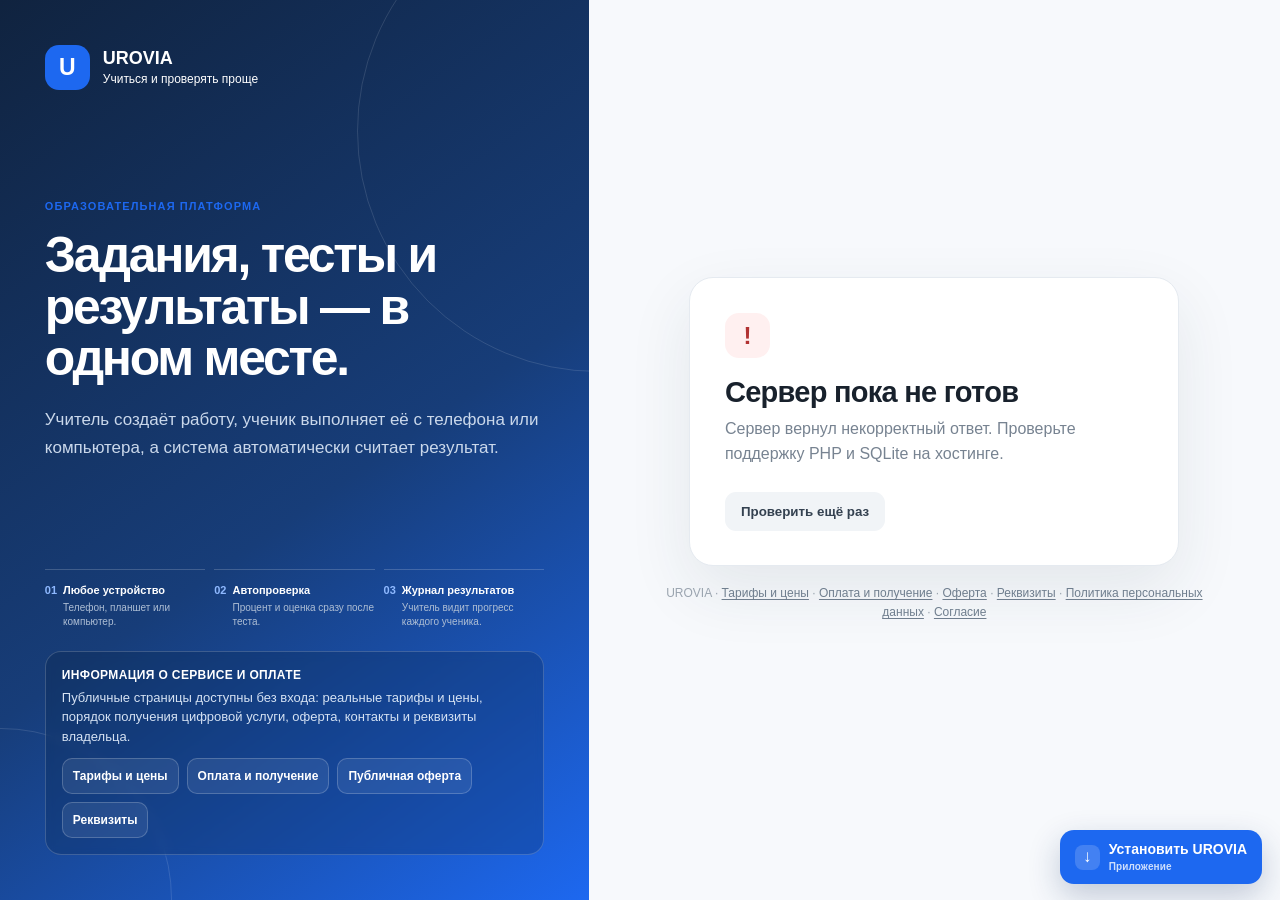
==== login.html @ ae67e91e "Show update action for every UROVIA release" ====
<!doctype html>
<html lang="ru">
<head>
  <meta charset="utf-8">
  <meta name="viewport" content="width=device-width, initial-scale=1, viewport-fit=cover">
  <meta name="theme-color" id="themeColorMeta" content="#1d68f0">
  <meta name="urovia-release" content="dev">
  <title>UROVIA - Обучение проще</title>
  <link rel="icon" id="siteFavicon" type="image/png" sizes="128x128" href="favicon.png?v=3">
  <link rel="manifest" href="manifest.webmanifest?v=47">
  <link rel="apple-touch-icon" sizes="180x180" href="icons/icon-180.png">
  <meta name="apple-mobile-web-app-capable" content="yes">
  <meta name="mobile-web-app-capable" content="yes">
  <meta name="apple-mobile-web-app-status-bar-style" content="default">
  <meta name="apple-mobile-web-app-title" content="UROVIA">
  <link rel="stylesheet" href="login.css?v=48">
  <link rel="stylesheet" href="pwa.css?v=50">
</head>
<body>
  <main class="auth-shell">
    <section class="auth-info">
      <div class="brand">
        <div class="brand-mark">U</div>
        <div>
          <strong>UROVIA</strong>
          <span>Учиться и проверять проще</span>
        </div>
      </div>

      <div class="info-copy">
        <span class="eyebrow">Образовательная платформа</span>
        <h1>Задания, тесты и результаты — в одном месте.</h1>
        <p>Учитель создаёт работу, ученик выполняет её с телефона или компьютера, а система автоматически считает результат.</p>
      </div>

      <div class="info-points">
        <div><span>01</span><p><b>Любое устройство</b><small>Телефон, планшет или компьютер.</small></p></div>
        <div><span>02</span><p><b>Автопроверка</b><small>Процент и оценка сразу после теста.</small></p></div>
        <div><span>03</span><p><b>Журнал результатов</b><small>Учитель видит прогресс каждого ученика.</small></p></div>
      </div>

      <div class="public-commerce">
        <span>Информация о сервисе и оплате</span>
        <p>Публичные страницы доступны без входа: реальные тарифы и цены, порядок получения цифровой услуги, оферта, контакты и реквизиты владельца.</p>
        <div class="public-commerce-links">
          <a href="pricing.php">Тарифы и цены</a>
          <a href="payment-info.php">Оплата и получение</a>
          <a href="offer.php">Публичная оферта</a>
          <a href="requisites.php">Реквизиты</a>
        </div>
      </div>
    </section>

    <section class="auth-panel">
      <div class="auth-card">
        <div id="loadingState" class="state-block">
          <div class="spinner"></div>
          <h2>Проверяем систему</h2>
          <p>Подготавливаем UROVIA к работе.</p>
        </div>

        <div id="loginState" class="state-block hidden">
          <span class="eyebrow">С возвращением</span>
          <h2>Вход в UROVIA</h2>
          <p class="subtitle">Введите данные своей учётной записи.</p>
          <div class="login-mode">
            <button type="button" class="mode-btn active" id="staffModeBtn">Учитель / Админ</button>
            <button type="button" class="mode-btn" id="studentModeBtn">Ученик</button>
          </div>
          <form id="loginForm">
            <label>Email или логин<input name="identity" type="text" autocomplete="username" placeholder="teacher@example.ru или uv..." required></label>
            <label>Пароль
              <div class="password-field">
                <input name="password" id="loginPassword" type="password" autocomplete="current-password" required>
                <button type="button" class="show-password" data-password-target="loginPassword">Показать</button>
              </div>
            </label>
            <div class="form-error hidden" id="loginError"></div>
            <button class="primary-btn" type="submit">Войти</button>
            <button class="auth-text-btn" id="forgotPasswordBtn" type="button">Забыли пароль?</button>
            <div class="legal-note">Продолжая вход, вы подтверждаете, что ознакомились с <a href="privacy-policy.html" target="_blank" rel="noopener">Политикой обработки персональных данных</a>.</div>
          </form>
        </div>

        <div id="forgotPasswordState" class="state-block hidden">
          <span class="eyebrow">Восстановление доступа</span>
          <h2>Забыли пароль?</h2>
          <p class="subtitle">Введите email или логин сотрудника. Если учётная запись найдена, мы отправим ссылку для создания нового пароля.</p>
          <form id="forgotPasswordForm">
            <label>Email или логин
              <input name="identity" id="recoveryIdentity" type="text" autocomplete="username" placeholder="teacher@example.ru или uv..." required>
            </label>
            <div class="form-error hidden" id="forgotPasswordError"></div>
            <div class="auth-success hidden" id="forgotPasswordResult"></div>
            <button class="primary-btn" type="submit">Отправить ссылку</button>
            <div class="legal-note">Указанный идентификатор используется только для восстановления доступа в соответствии с <a href="privacy-policy.html" target="_blank" rel="noopener">Политикой</a>.</div>
            <button class="secondary-btn" id="backToLoginFromRecovery" type="button">← Вернуться ко входу</button>
          </form>
        </div>

        <div id="resetPasswordState" class="state-block hidden">
          <span class="eyebrow">Новый пароль</span>
          <h2>Восстановление доступа</h2>
          <p class="subtitle">Придумайте новый пароль. Ссылка действует 30 минут и используется только один раз.</p>
          <form id="resetPasswordForm">
            <label>Новый пароль
              <div class="password-field">
                <input name="new_password" id="recoveryNewPassword" type="password" autocomplete="new-password" minlength="8" required>
                <button type="button" class="show-password" data-password-target="recoveryNewPassword">Показать</button>
              </div>
              <small>Минимум 8 символов.</small>
            </label>
            <label>Повторите пароль
              <div class="password-field">
                <input name="confirm_password" id="recoveryConfirmPassword" type="password" autocomplete="new-password" minlength="8" required>
                <button type="button" class="show-password" data-password-target="recoveryConfirmPassword">Показать</button>
              </div>
            </label>
            <div class="form-error hidden" id="resetPasswordError"></div>
            <div class="auth-success hidden" id="resetPasswordResult"></div>
            <button class="primary-btn" type="submit">Сохранить новый пароль</button>
            <button class="secondary-btn" id="backToLoginFromReset" type="button">← Вернуться ко входу</button>
          </form>
        </div>

        <div id="studentCodeState" class="state-block hidden">
          <span class="eyebrow">Вход ученика</span>
          <h2>Введите код класса</h2>
          <p class="subtitle">Код один для всего класса. Его сообщает учитель.</p>
          <form id="studentCodeForm">
            <label>Код класса
              <input name="code" id="studentClassCode" inputmode="text" autocomplete="off" maxlength="8" placeholder="Например: 7A4821" required>
            </label>
            <div class="form-error hidden" id="studentCodeError"></div>
            <button class="primary-btn" type="submit">Продолжить</button>
            <div class="legal-note">Данные учащегося обрабатываются для работы учебной платформы. Подробнее — в <a href="privacy-policy.html" target="_blank" rel="noopener">Политике</a>.</div>
            <button class="secondary-btn" type="button" id="backToStaffLogin">Вход учителя / администратора</button>
          </form>
        </div>

        <div id="studentSelectState" class="state-block hidden">
          <span class="eyebrow">Вход ученика</span>
          <h2 id="studentClassTitle">Выберите себя</h2>
          <p class="subtitle">Найдите своё имя в списке класса.</p>
          <input id="studentNameSearch" class="student-search" type="search" placeholder="Начните вводить фамилию">
          <div id="studentList" class="student-picker"></div>
          <div class="form-error hidden" id="studentSelectError"></div>
          <button class="secondary-btn full-width" type="button" id="backToCode">← Другой код класса</button>
        </div>

        <div id="studentPinState" class="state-block hidden">
          <span class="eyebrow">Вход ученика</span>
          <h2 id="selectedStudentName">Ученик</h2>
          <p class="subtitle" id="studentPinHint">Введите свой PIN.</p>
          <form id="studentPinForm">
            <label>PIN
              <input name="pin" id="studentPin" type="password" inputmode="numeric" pattern="[0-9]{4,6}" minlength="4" maxlength="6" autocomplete="off" placeholder="4–6 цифр" required>
            </label>
            <div class="form-error hidden" id="studentPinError"></div>
            <div class="student-recovery-note hidden" id="studentRecoveryNote">Если PIN забыт, попросите учителя или администратора школы сбросить его. После сброса при следующем входе вы создадите новый PIN.</div>
            <button class="primary-btn" type="submit">Войти</button>
            <button class="auth-text-btn" type="button" id="forgotStudentPinBtn">Забыли PIN?</button>
            <button class="secondary-btn" type="button" id="backToStudentList">← Выбрать другого ученика</button>
          </form>
        </div>

        <div id="setupState" class="state-block hidden">
          <span class="eyebrow">Первый запуск</span>
          <h2>Создание администратора</h2>
          <p class="subtitle">Это первый аккаунт платформы. Через него позже будем добавлять учителей, учеников и классы.</p>
          <form id="setupForm">
            <div class="form-row">
              <label>Имя<input name="first_name" autocomplete="given-name" required></label>
              <label>Фамилия<input name="last_name" autocomplete="family-name" required></label>
            </div>
            <label>Email<input name="email" type="email" autocomplete="username" required></label>
            <label>Пароль
              <div class="password-field">
                <input name="password" id="setupPassword" type="password" autocomplete="new-password" minlength="8" required>
                <button type="button" class="show-password" data-password-target="setupPassword">Показать</button>
              </div>
              <small>Минимум 8 символов.</small>
            </label>
            <label class="privacy-checkbox">
              <input type="checkbox" name="privacy_consent" value="1" required>
              <span>Я даю отдельное <a href="personal-data-consent.html" target="_blank" rel="noopener">согласие на обработку персональных данных</a> и ознакомлен(а) с <a href="privacy-policy.html" target="_blank" rel="noopener">Политикой</a>.</span>
            </label>
            <div class="form-error hidden" id="setupError"></div>
            <button class="primary-btn" type="submit">Создать администратора</button>
          </form>
        </div>

        <div id="serverErrorState" class="state-block hidden">
          <div class="error-icon">!</div>
          <h2>Сервер пока не готов</h2>
          <p class="subtitle" id="serverErrorText"></p>
          <button class="secondary-btn" id="retryBtn">Проверить ещё раз</button>
        </div>
      </div>
      <footer>UROVIA · <a href="pricing.php">Тарифы и цены</a> · <a href="payment-info.php">Оплата и получение</a> · <a href="offer.php">Оферта</a> · <a href="requisites.php">Реквизиты</a> · <a href="privacy-policy.html">Политика персональных данных</a> · <a href="personal-data-consent.html">Согласие</a></footer>
    </section>
  </main>
  <script src="login.js?v=55"></script>
  <script src="pwa.js?v=53"></script>
</body>
</html>
---- login.css ----
*{box-sizing:border-box}html{font-family:Inter,ui-sans-serif,-apple-system,BlinkMacSystemFont,"Segoe UI",sans-serif;color:#18212c;background:#f6f8fb}body{margin:0;min-height:100vh}.hidden{display:none!important}.auth-shell{min-height:100vh;display:grid;grid-template-columns:minmax(380px,.95fr) minmax(430px,1.05fr)}.auth-info{background:linear-gradient(145deg,#10233f 0%,#173d79 55%,#1d68f0 100%);color:#fff;padding:52px 7vw;display:flex;flex-direction:column;position:relative;overflow:hidden}.auth-info:before,.auth-info:after{content:"";position:absolute;border-radius:50%;border:1px solid rgba(255,255,255,.12)}.auth-info:before{width:480px;height:480px;right:-250px;top:-110px}.auth-info:after{width:340px;height:340px;left:-170px;bottom:-170px}.brand{display:flex;align-items:center;gap:13px;position:relative;z-index:1}.brand-mark{width:45px;height:45px;border-radius:14px;display:grid;place-items:center;background:#fff;color:#1d68f0;font-weight:900;font-size:23px}.brand strong,.brand span{display:block}.brand strong{font-size:18px}.brand span{font-size:12px;color:#b7c8e4;margin-top:3px}.info-copy{margin:auto 0;max-width:650px;position:relative;z-index:1}.eyebrow{text-transform:uppercase;letter-spacing:.1em;font-size:11px;font-weight:800;color:#7d8b9b}.auth-info .eyebrow{color:#a9c6f7}.info-copy h1{font-size:clamp(38px,4.4vw,65px);line-height:1.03;letter-spacing:-.045em;margin:16px 0 22px}.info-copy p{max-width:600px;font-size:17px;line-height:1.65;color:#cad8eb;margin:0}.info-points{display:grid;grid-template-columns:repeat(3,1fr);gap:12px;position:relative;z-index:1}.info-points>div{border-top:1px solid rgba(255,255,255,.18);padding-top:14px;display:flex;gap:11px}.info-points>div>span{font-size:11px;color:#8fb9ff;font-weight:800}.info-points p{margin:0}.info-points b,.info-points small{display:block}.info-points b{font-size:13px}.info-points small{margin-top:5px;color:#aebed4;line-height:1.4}.auth-panel{display:flex;flex-direction:column;justify-content:center;align-items:center;padding:40px;background:#f7f9fc}.auth-card{width:min(470px,100%);background:#fff;border:1px solid #e5eaf0;border-radius:24px;padding:38px;box-shadow:0 24px 65px rgba(34,51,72,.09)}.state-block h2{font-size:29px;letter-spacing:-.025em;margin:8px 0}.state-block>p{color:#778391;line-height:1.55}.subtitle{color:#778391;line-height:1.55;margin:0 0 25px}.state-block form{display:flex;flex-direction:column;gap:15px}.state-block label{font-size:13px;font-weight:700;color:#47525e;display:flex;flex-direction:column;gap:7px}.state-block input{width:100%;border:1px solid #dce3ea;background:#fff;border-radius:11px;padding:12px 13px;outline:none}.state-block input:focus{border-color:#7aa7f7;box-shadow:0 0 0 4px rgba(29,104,240,.09)}.state-block label small{font-weight:500;color:#8a96a2}.form-row{display:grid;grid-template-columns:1fr 1fr;gap:11px}.password-field{position:relative}.password-field input{padding-right:82px}.show-password{position:absolute;right:7px;top:50%;transform:translateY(-50%);border:0;background:#f2f5f8;border-radius:8px;padding:7px 9px;font-size:11px;color:#53606d;cursor:pointer}.primary-btn,.secondary-btn{border:0;border-radius:11px;padding:12px 16px;font-weight:800;cursor:pointer}.primary-btn{background:#1d68f0;color:#fff;box-shadow:0 8px 18px rgba(29,104,240,.2)}.secondary-btn{background:#f1f4f7;color:#344150}.primary-btn:disabled{opacity:.55;cursor:wait}.form-error{background:#fff0f0;border:1px solid #ffd6d6;color:#a33434;padding:11px 12px;border-radius:10px;font-size:13px;line-height:1.45}.spinner{width:42px;height:42px;border:4px solid #e7edf5;border-top-color:#1d68f0;border-radius:50%;animation:spin .8s linear infinite;margin-bottom:18px}.error-icon{width:45px;height:45px;border-radius:14px;background:#fff0f0;color:#b13232;display:grid;place-items:center;font-size:24px;font-weight:900;margin-bottom:18px}footer{color:#9aa4af;font-size:12px;margin-top:18px}@keyframes spin{to{transform:rotate(360deg)}}@media(max-width:900px){.auth-shell{grid-template-columns:1fr}.auth-info{min-height:300px;padding:30px 28px}.info-copy{margin:50px 0 35px}.info-copy h1{font-size:38px}.info-copy p{font-size:15px}.info-points{display:none}.auth-panel{padding:26px 18px 34px}.auth-card{padding:30px}}@media(max-width:500px){.auth-info{min-height:245px;padding:24px 20px}.info-copy{margin:36px 0 10px}.info-copy h1{font-size:31px}.info-copy p{font-size:14px}.auth-panel{justify-content:flex-start}.auth-card{border-radius:19px;padding:24px 18px}.state-block h2{font-size:25px}.form-row{grid-template-columns:1fr}}
.login-mode{display:grid;grid-template-columns:1fr 1fr;gap:8px;margin:18px 0 20px}
.mode-btn{border:1px solid #dfe5eb;background:#f7f9fb;color:#596675;border-radius:10px;padding:10px 12px;font-weight:800;cursor:pointer}
.mode-btn.active,.mode-btn:hover{background:#edf4ff;border-color:#b7cff8;color:#1d68f0}
.student-search{width:100%;margin:4px 0 12px}
.student-picker{display:flex;flex-direction:column;gap:8px;max-height:360px;overflow:auto;margin-bottom:14px}
.student-option{display:grid;grid-template-columns:auto 1fr auto;align-items:center;gap:11px;width:100%;border:1px solid #e1e7ed;background:#fff;border-radius:12px;padding:11px;text-align:left;cursor:pointer}
.student-option:hover{border-color:#9dbcf3;background:#f8fbff}
.student-option-avatar{width:38px;height:38px;border-radius:11px;background:#edf4ff;color:#1d68f0;display:grid;place-items:center;font-weight:900}
.student-option b,.student-option small{display:block}
.student-option b{font-size:13px;color:#33404c}
.student-option small{font-size:11px;color:#8b96a1;margin-top:3px}
.student-option-arrow{font-size:24px;color:#9aa5b0}
.empty-picker{padding:22px;border:1px dashed #d8e0e8;border-radius:12px;text-align:center;color:#87939f}
.full-width{width:100%}
@media(max-width:500px){
  .auth-panel{padding:18px 12px 26px}
  .auth-card{width:100%;padding:22px 16px}
  .primary-btn,.secondary-btn{min-height:48px;font-size:15px}
  .state-block input{min-height:48px;font-size:16px}
  .student-picker{max-height:45vh}
  .student-option{padding:13px 11px}
}


/* Per-school branding */
:root{--brand:#1d68f0;--brand-hover:#1559d5;--brand-soft:#edf4ff}
.primary-btn{background:var(--brand)!important}
.primary-btn:hover{background:var(--brand-hover)!important}
.brand-mark,.student-option-avatar{background:var(--brand)!important}
.eyebrow,.show-password{color:var(--brand)!important}
.mode-btn.active{color:var(--brand)!important;border-color:var(--brand)!important;background:var(--brand-soft)!important}
.student-option:hover{border-color:color-mix(in srgb,var(--brand) 45%,white)!important;background:color-mix(in srgb,var(--brand) 4%,white)!important}


/* Access recovery */
.auth-text-btn{
  border:0;
  background:transparent;
  color:var(--brand);
  padding:3px 4px;
  font-weight:800;
  font-size:13px;
  cursor:pointer;
  align-self:center;
}
.auth-text-btn:hover{text-decoration:underline}
.auth-success{
  background:#eefaf3;
  border:1px solid #ccebd8;
  color:#276749;
  padding:11px 12px;
  border-radius:10px;
  font-size:13px;
  line-height:1.5;
}
.student-recovery-note{
  background:#f5f8fc;
  border:1px solid #dce5ef;
  color:#5d6b79;
  padding:11px 12px;
  border-radius:10px;
  font-size:13px;
  line-height:1.5;
}


/* UROVIA responsive auth v39 */
@media(max-width:1100px) and (min-width:701px){
  .auth-shell{
    grid-template-columns:minmax(300px,.8fr) minmax(390px,1.2fr);
  }
  .auth-info{
    padding:38px 4vw;
  }
  .info-copy h1{
    font-size:clamp(34px,4vw,48px);
  }
  .info-copy p{
    font-size:15px;
  }
  .info-points{
    grid-template-columns:1fr;
    gap:8px;
  }
  .info-points>div{
    padding-top:9px;
  }
  .auth-panel{
    padding:28px 22px;
  }
  .auth-card{
    padding:30px;
  }
}
@media(max-width:900px){
  .auth-shell{
    display:block;
    min-height:100dvh;
  }
  .auth-info{
    min-height:auto;
    padding:24px 28px;
  }
  .info-copy{
    margin:28px 0 6px;
    max-width:720px;
  }
  .info-copy h1{
    max-width:650px;
    margin:10px 0 12px;
    font-size:32px;
  }
  .info-copy p{
    font-size:14px;
    line-height:1.5;
  }
  .info-points{
    display:none;
  }
  .auth-panel{
    min-height:auto;
    padding:24px 18px max(30px,env(safe-area-inset-bottom));
  }
  .auth-card{
    width:min(560px,100%);
  }
}
@media(max-width:600px){
  .auth-info{
    padding:18px 16px;
  }
  .auth-info .brand{
    gap:10px;
  }
  .auth-info .brand-mark{
    width:40px;
    height:40px;
    border-radius:12px;
    font-size:20px;
  }
  .info-copy{
    margin:20px 0 0;
  }
  .info-copy h1{
    font-size:26px;
    line-height:1.08;
  }
  .info-copy p{
    display:none;
  }
  .auth-panel{
    padding:14px 10px max(22px,env(safe-area-inset-bottom));
  }
  .auth-card{
    padding:20px 15px;
    border-radius:18px;
  }
  .state-block h2{
    font-size:23px;
  }
  .login-mode{
    grid-template-columns:1fr;
  }
  .mode-btn,
  .primary-btn,
  .secondary-btn,
  .auth-text-btn{
    min-height:46px;
  }
  .state-block input{
    min-height:48px;
    font-size:16px;
  }
  .password-field input{
    padding-right:90px;
  }
  .student-picker{
    max-height:48dvh;
  }
  .student-option{
    min-height:58px;
  }
}
@media(max-width:380px){
  .auth-info{
    padding:14px;
  }
  .info-copy{
    display:none;
  }
  .auth-panel{
    padding-top:10px;
  }
  .auth-card{
    padding:18px 13px;
  }
}


/* Login brand contrast v45 */
.auth-info .brand-mark{
  color:#fff!important;
}
.auth-info .brand strong,
.auth-info .brand span{
  color:#fff!important;
}


/* Tablet auth layout and touch ergonomics v46 */
html,body{width:100%;max-width:100%;min-height:100%;overflow-x:clip}
body{min-height:100vh;min-height:100dvh;-webkit-text-size-adjust:100%}
.auth-shell{width:100%;max-width:100%;min-height:100vh;min-height:100dvh}
.auth-info,.auth-panel{min-width:0}
.auth-info .brand,.auth-info .info-copy,.auth-info .info-points{isolation:isolate}
@media (min-width:901px) and (max-width:1280px){
  .auth-shell{
    display:grid;
    grid-template-columns:minmax(0,46fr) minmax(0,54fr);
    align-items:stretch;
  }
  .auth-info,.auth-panel{min-height:100vh;min-height:100dvh}
  .auth-info{padding:clamp(28px,3.5vw,48px)}
  .auth-panel{padding:28px clamp(18px,3vw,40px)}
  .auth-card{width:min(490px,100%);padding:clamp(24px,2.7vw,36px)}
  .info-copy{margin:auto 0;max-width:100%}
  .info-copy h1{font-size:clamp(33px,3.9vw,53px);overflow-wrap:normal}
  .info-copy p{font-size:clamp(14px,1.4vw,17px)}
  .info-points{grid-template-columns:repeat(3,minmax(0,1fr));gap:9px}
  .info-points>div{min-width:0;gap:6px}
  .info-points b{font-size:11px}
  .info-points small{font-size:10px}
}
@media (min-width:601px) and (max-width:900px){
  .auth-shell{display:flex;flex-direction:column;min-height:100dvh}
  .auth-info{width:100%;flex:0 0 auto;min-height:0;padding:clamp(24px,4vw,38px) clamp(22px,5vw,46px);border-radius:0}
  .info-copy{margin:24px 0 0;max-width:740px}
  .info-copy h1{font-size:clamp(30px,5.2vw,43px);line-height:1.08;margin:8px 0 12px}
  .info-copy p{display:block;font-size:14px;line-height:1.5}
  .info-points{display:none}
  .auth-panel{width:100%;flex:1 0 auto;min-height:0;padding:clamp(20px,4vw,36px) 18px max(30px,env(safe-area-inset-bottom));justify-content:flex-start}
  .auth-card{width:min(570px,100%);padding:clamp(22px,4vw,34px)}
}
@media (max-width:600px){
  .auth-shell{display:flex;flex-direction:column;min-height:100dvh}
  .auth-info,.auth-panel{width:100%;min-height:0}
  .auth-panel{flex:1 0 auto}
}
@media (max-height:720px) and (min-width:901px){
  .auth-info{padding-block:22px}
  .info-copy h1{font-size:clamp(30px,3.4vw,44px);margin:10px 0 12px}
  .auth-panel{padding-block:18px}
  .auth-card{padding:24px}
}
@media (pointer:coarse){
  .auth-shell button,.auth-shell input,.student-option{touch-action:manipulation;-webkit-tap-highlight-color:transparent}
  .auth-shell button:not(.hidden){min-height:44px}
  .mode-btn,.primary-btn,.secondary-btn{min-height:48px!important}
  .auth-text-btn{min-height:44px!important;padding:10px 12px}
  .show-password{min-width:76px;min-height:40px!important;display:grid;place-items:center;right:5px;padding:7px}
  .password-field input{padding-right:92px}
  .state-block input,.student-search{min-height:48px;font-size:16px}
  .student-option{min-height:58px}
}


/* Privacy notices v47 */
.legal-note{
  margin-top:10px;
  color:#7b8795;
  font-size:11px;
  line-height:1.45;
}
.legal-note a,
.privacy-checkbox a,
.auth-card footer a{
  color:#1d68f0;
  text-decoration:underline;
  text-underline-offset:2px;
}
.privacy-checkbox{
  display:grid!important;
  grid-template-columns:20px minmax(0,1fr)!important;
  align-items:start!important;
  gap:9px!important;
  margin:12px 0!important;
  padding:11px 12px!important;
  border:1px solid #dfe6ed!important;
  border-radius:11px!important;
  background:#f8fafc!important;
  color:#4c5d6e!important;
  font-size:11px!important;
  font-weight:600!important;
  line-height:1.45!important;
  cursor:pointer;
}
.privacy-checkbox input{
  width:18px!important;
  height:18px!important;
  min-height:18px!important;
  margin:1px 0 0!important;
  accent-color:#1d68f0;
}
.auth-panel>footer{
  line-height:1.6;
}
.auth-panel>footer a{
  color:inherit;
}


/* Public commercial information for YooKassa moderation */
.public-commerce{
  position:relative;
  z-index:1;
  margin-top:22px;
  padding:16px;
  border:1px solid rgba(255,255,255,.18);
  border-radius:16px;
  background:rgba(8,27,55,.22);
  backdrop-filter:blur(4px);
}
.public-commerce>span{
  display:block;
  margin-bottom:6px;
  color:#fff;
  font-size:12px;
  font-weight:850;
  letter-spacing:.03em;
  text-transform:uppercase;
}
.public-commerce p{
  margin:0 0 12px;
  color:#d5e2f3;
  font-size:13px;
  line-height:1.5;
}
.public-commerce-links{
  display:flex;
  flex-wrap:wrap;
  gap:8px;
}
.public-commerce-links a{
  display:inline-flex;
  align-items:center;
  min-height:36px;
  padding:8px 10px;
  border:1px solid rgba(255,255,255,.2);
  border-radius:10px;
  color:#fff;
  background:rgba(255,255,255,.08);
  text-decoration:none;
  font-size:12px;
  font-weight:800;
}
.public-commerce-links a:hover{
  background:rgba(255,255,255,.16);
}
.auth-panel footer{
  max-width:560px;
  line-height:1.6;
  text-align:center;
}
.auth-panel footer a{
  color:#6f7e8e;
  text-underline-offset:2px;
}
@media(max-width:900px){
  .public-commerce{margin-top:18px}
}
@media(max-width:600px){
  .public-commerce{margin-top:14px;padding:13px}
  .public-commerce p{font-size:12px}
  .public-commerce-links{display:grid;grid-template-columns:1fr 1fr}
  .public-commerce-links a{justify-content:center;text-align:center}
}
---- pwa.css ----
.pwa-install-button{
  position:fixed;
  right:18px;
  bottom:18px;
  z-index:90;
  display:flex;
  align-items:center;
  gap:9px;
  border:0;
  border-radius:14px;
  padding:12px 15px;
  background:var(--brand,#1d68f0);
  color:#fff;
  font-weight:800;
  cursor:pointer;
  box-shadow:0 12px 32px rgba(20,52,100,.24);
}
.pwa-install-button:hover{filter:brightness(.96)}
.pwa-install-icon{
  width:25px;height:25px;border-radius:8px;
  display:grid;place-items:center;
  background:rgba(255,255,255,.17);
  font-size:17px;
}
.pwa-update-toast{
  position:fixed;
  left:50%;
  bottom:18px;
  transform:translateX(-50%);
  z-index:120;
  width:min(520px,calc(100% - 28px));
  display:flex;
  align-items:center;
  justify-content:space-between;
  gap:14px;
  padding:13px 14px 13px 16px;
  background:#17243a;
  color:#fff;
  border-radius:15px;
  box-shadow:0 16px 44px rgba(17,31,52,.3);
}
.pwa-update-toast b,.pwa-update-toast span{display:block}
.pwa-update-toast span{margin-top:3px;color:#bfc9d8;font-size:12px}
.pwa-update-toast button{
  flex:0 0 auto;
  border:0;
  border-radius:10px;
  padding:9px 13px;
  background:#fff;
  color:#17243a;
  font-weight:800;
  cursor:pointer;
}
.pwa-ios-modal{
  position:fixed;
  inset:0;
  z-index:200;
  display:grid;
  place-items:center;
  padding:18px;
  background:rgba(15,25,38,.55);
  backdrop-filter:blur(5px);
}
.pwa-ios-card{
  position:relative;
  width:min(430px,100%);
  padding:26px;
  border-radius:22px;
  background:#fff;
  color:#17202a;
  box-shadow:0 24px 70px rgba(0,0,0,.25);
}
.pwa-ios-close{
  position:absolute;right:14px;top:12px;
  width:36px;height:36px;border:0;border-radius:10px;
  background:#f2f4f7;color:#53606e;font-size:22px;cursor:pointer;
}
.pwa-ios-app-icon{
  width:64px;height:64px;border-radius:17px;
  display:grid;place-items:center;
  background:#1d68f0;color:#fff;
  font-size:32px;font-weight:900;
  box-shadow:0 10px 25px rgba(29,104,240,.24);
}
.pwa-ios-card h2{margin:15px 0 8px;font-size:22px}
.pwa-ios-card p{margin:0;color:#6f7b87;line-height:1.55}
.pwa-ios-card ol{list-style:none;margin:18px 0;padding:0;display:grid;gap:10px}
.pwa-ios-card li{display:flex;align-items:center;gap:10px;color:#4e5965}
.pwa-ios-card li span{
  width:27px;height:27px;border-radius:9px;
  display:grid;place-items:center;
  background:#edf4ff;color:#1d68f0;font-size:12px;font-weight:900;
}
.pwa-ios-ok{
  width:100%;border:0;border-radius:11px;
  padding:12px 15px;background:#1d68f0;color:#fff;font-weight:800;cursor:pointer;
}
.pwa-standalone body{overscroll-behavior-y:none}
.hidden{display:none!important}
@media(max-width:640px){
  .pwa-install-button{right:12px;bottom:12px;left:12px;justify-content:center}
  .pwa-update-toast{bottom:12px}
  .pwa-ios-card{padding:22px 19px}
}


/* Touch-friendly cross-browser install UI v45 */
.pwa-install-button{min-height:50px;touch-action:manipulation;bottom:max(16px,env(safe-area-inset-bottom))}
.pwa-ios-modal{padding:max(16px,env(safe-area-inset-top)) 16px max(16px,env(safe-area-inset-bottom))}
.pwa-ios-card{max-height:calc(100dvh - 32px);overflow-y:auto;overscroll-behavior:contain}
.pwa-ios-close{width:44px;height:44px}
.pwa-ios-ok{min-height:48px}
@media(max-width:1180px) and (pointer:coarse){
  .pwa-install-button{min-height:52px;border-radius:15px}
  .pwa-install-icon{width:28px;height:28px}
  .pwa-update-toast button{min-height:44px}
}
@media(max-width:640px){.pwa-install-button{bottom:max(12px,env(safe-area-inset-bottom))}}


/* Clear post-install confirmation and icon v46 */
.pwa-guide-icon{display:block;width:64px;height:64px;object-fit:contain;border-radius:16px;background:#1d68f0;box-shadow:0 8px 20px rgba(29,104,240,.18)}
.pwa-ios-card .pwa-guide-note{margin:13px 0 0;color:#748292;font-size:12px;line-height:1.5}
.pwa-guide-actions{display:grid;grid-template-columns:1fr 1fr;gap:9px;margin-top:18px}
.pwa-guide-confirm{min-height:48px;display:grid;place-items:center;padding:10px;border:1px solid #acd9bf;border-radius:11px;background:#e9f8ef;color:#176a3c;font-weight:800;cursor:pointer;touch-action:manipulation}
.pwa-guide-actions .pwa-ios-ok{min-height:48px}
.pwa-ios-close{z-index:2}
@media(max-width:380px){.pwa-guide-actions{grid-template-columns:1fr}.pwa-ios-card{padding:18px 15px}}



/* Device-aware install action v47 */
.pwa-install-copy{
  display:flex;
  flex-direction:column;
  align-items:flex-start;
  min-width:0;
  line-height:1.12;
}
.pwa-install-copy>span{
  font-size:14px;
  font-weight:900;
}
.pwa-install-copy>small{
  margin-top:3px;
  color:rgba(255,255,255,.78);
  font-size:10px;
  font-weight:700;
  letter-spacing:.01em;
}
.pwa-install-button.pwa-installing{
  cursor:progress;
  opacity:.94;
}
.pwa-install-button.pwa-installing .pwa-install-icon{
  font-size:13px;
}
@media (min-width:641px) and (max-width:1180px) and (pointer:coarse){
  .pwa-install-button{
    right:16px;
    bottom:max(16px,env(safe-area-inset-bottom));
    min-width:285px;
    min-height:58px;
    padding:13px 17px;
    border-radius:17px;
    justify-content:flex-start;
    box-shadow:0 14px 36px rgba(20,52,100,.27);
  }
  .pwa-install-icon{
    width:32px;
    height:32px;
    border-radius:10px;
    font-size:19px;
  }
  .pwa-install-copy>span{font-size:15px}
  .pwa-install-copy>small{font-size:11px}
  .pwa-ios-card{
    width:min(520px,calc(100vw - 40px));
    padding:30px;
  }
  .pwa-ios-card h2{font-size:24px}
  .pwa-ios-card p,
  .pwa-ios-card li{font-size:15px}
  .pwa-guide-actions button{min-height:52px}
}
@media(max-width:640px){
  .pwa-install-copy{align-items:center}
  .pwa-install-copy>small{font-size:10px}
}


/* Android tablet install CTA v48 */
@media (min-width:641px) and (max-width:1366px) and (pointer:coarse){
  .pwa-install-button.pwa-install-android{
    right:20px;
    bottom:max(20px,env(safe-area-inset-bottom));
    min-width:330px;
    min-height:66px;
    padding:14px 19px;
    gap:12px;
    border-radius:19px;
  }
  .pwa-install-button.pwa-install-android .pwa-install-icon{
    width:38px;
    height:38px;
    border-radius:12px;
    font-size:22px;
  }
  .pwa-install-button.pwa-install-android .pwa-install-copy>span{
    font-size:17px;
  }
  .pwa-install-button.pwa-install-android .pwa-install-copy>small{
    margin-top:4px;
    font-size:12px;
  }
}


/* Persistent release update action v50 */
.pwa-update-shortcut{
  position:fixed;
  top:78px;
  right:18px;
  z-index:119;
  display:flex;
  align-items:center;
  gap:9px;
  min-height:48px;
  padding:9px 12px;
  border:1px solid rgba(255,255,255,.16);
  border-radius:14px;
  background:#17243a;
  color:#fff;
  box-shadow:0 12px 34px rgba(17,31,52,.25);
  cursor:pointer;
  touch-action:manipulation;
}
.pwa-update-shortcut:hover{filter:brightness(1.06)}
.pwa-update-shortcut-icon{
  width:29px;
  height:29px;
  display:grid;
  place-items:center;
  flex:0 0 29px;
  border-radius:9px;
  background:rgba(255,255,255,.13);
  font-size:18px;
  font-weight:900;
}
.pwa-update-shortcut-copy{
  display:grid;
  gap:2px;
  text-align:left;
  line-height:1.08;
}
.pwa-update-shortcut-copy b{font-size:12px}
.pwa-update-shortcut-copy small{color:#bfc9d8;font-size:9px;font-weight:700}
.pwa-update-shortcut.pwa-update-applying{opacity:.7;cursor:progress}
@media(max-width:640px){
  .pwa-update-toast{
    align-items:stretch;
    flex-direction:column;
    bottom:max(12px,env(safe-area-inset-bottom));
  }
  .pwa-update-toast button{width:100%;min-height:46px}
  .pwa-update-shortcut{
    top:max(68px,calc(env(safe-area-inset-top) + 58px));
    right:12px;
    min-height:46px;
  }
}
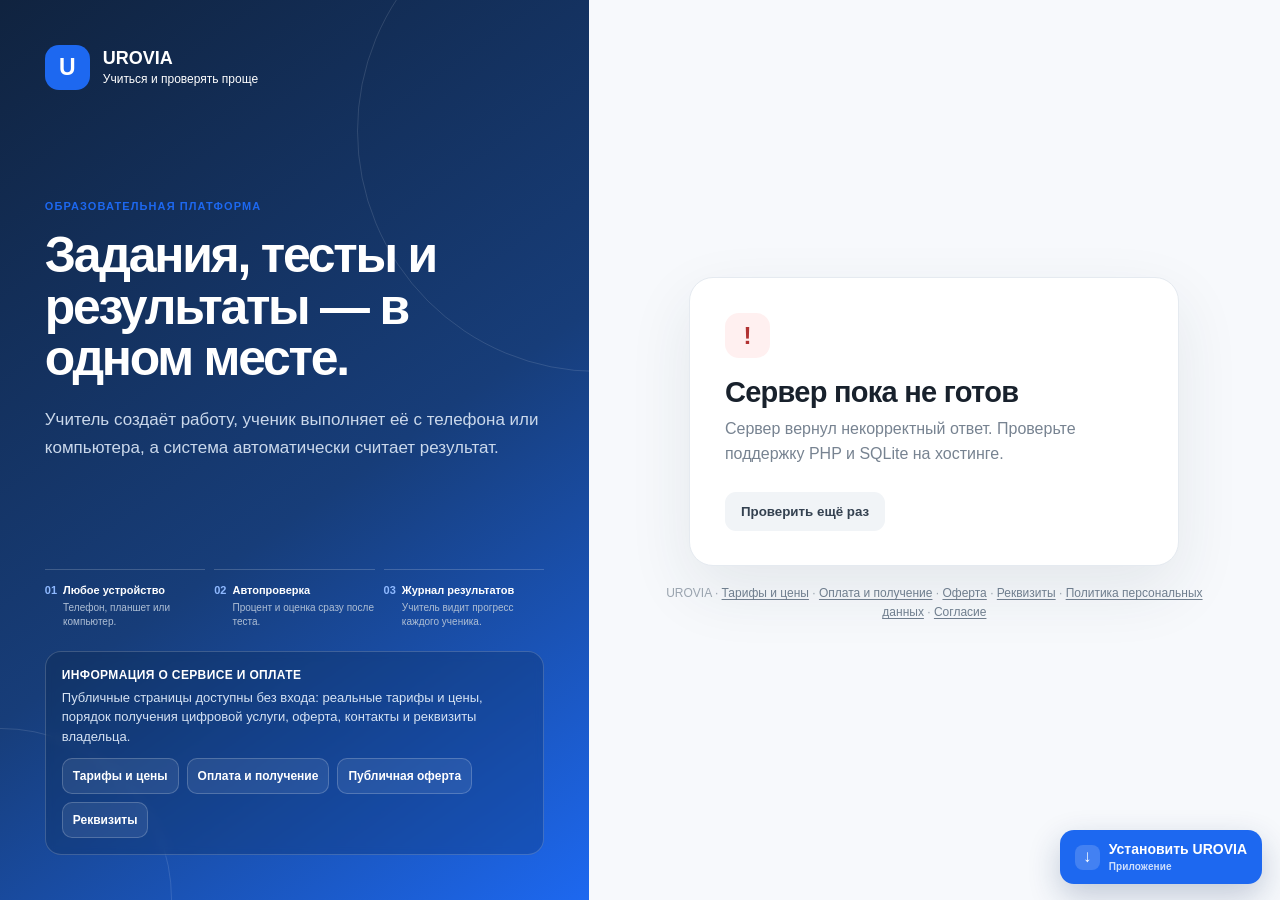
==== commit 8cb2313e: "Show update button for every UROVIA release including PAPER" ====
--- a/login.html
+++ b/login.html
@@ -14,7 +14,7 @@
   <meta name="apple-mobile-web-app-status-bar-style" content="default">
   <meta name="apple-mobile-web-app-title" content="UROVIA">
   <link rel="stylesheet" href="login.css?v=48">
-  <link rel="stylesheet" href="pwa.css?v=50">
+  <link rel="stylesheet" href="pwa.css?v=52">
 </head>
 <body>
   <main class="auth-shell">
@@ -201,6 +201,6 @@
     </section>
   </main>
   <script src="login.js?v=55"></script>
-  <script src="pwa.js?v=53"></script>
+  <script src="pwa.js?v=55"></script>
 </body>
 </html>
--- a/pwa.css
+++ b/pwa.css
@@ -215,57 +215,19 @@
   }
 }
 
-
-/* Persistent release update action v50 */
-.pwa-update-shortcut{
-  position:fixed;
-  top:78px;
-  right:18px;
-  z-index:119;
-  display:flex;
-  align-items:center;
-  gap:9px;
-  min-height:48px;
-  padding:9px 12px;
-  border:1px solid rgba(255,255,255,.16);
-  border-radius:14px;
-  background:#17243a;
-  color:#fff;
-  box-shadow:0 12px 34px rgba(17,31,52,.25);
-  cursor:pointer;
-  touch-action:manipulation;
-}
-.pwa-update-shortcut:hover{filter:brightness(1.06)}
-.pwa-update-shortcut-icon{
-  width:29px;
-  height:29px;
-  display:grid;
-  place-items:center;
-  flex:0 0 29px;
-  border-radius:9px;
-  background:rgba(255,255,255,.13);
-  font-size:18px;
-  font-weight:900;
-}
-.pwa-update-shortcut-copy{
-  display:grid;
-  gap:2px;
-  text-align:left;
-  line-height:1.08;
-}
-.pwa-update-shortcut-copy b{font-size:12px}
-.pwa-update-shortcut-copy small{color:#bfc9d8;font-size:9px;font-weight:700}
-.pwa-update-shortcut.pwa-update-applying{opacity:.7;cursor:progress}
+/* Single release update toast v51 */
 @media(max-width:640px){
   .pwa-update-toast{
     align-items:stretch;
     flex-direction:column;
     bottom:max(12px,env(safe-area-inset-bottom));
   }
-  .pwa-update-toast button{width:100%;min-height:46px}
-  .pwa-update-shortcut{
-    top:max(68px,calc(env(safe-area-inset-top) + 58px));
-    right:12px;
+  .pwa-update-toast button{
+    width:100%;
     min-height:46px;
   }
 }
+
+.paper-app .pwa-install-button,.paper-preview .pwa-install-button,.paper-app .pwa-ios-modal,.paper-preview .pwa-ios-modal{display:none!important}
+.pwa-update-toast.hidden{display:none!important}
+@media print{.pwa-update-toast,.pwa-install-button,.pwa-ios-modal{display:none!important}}
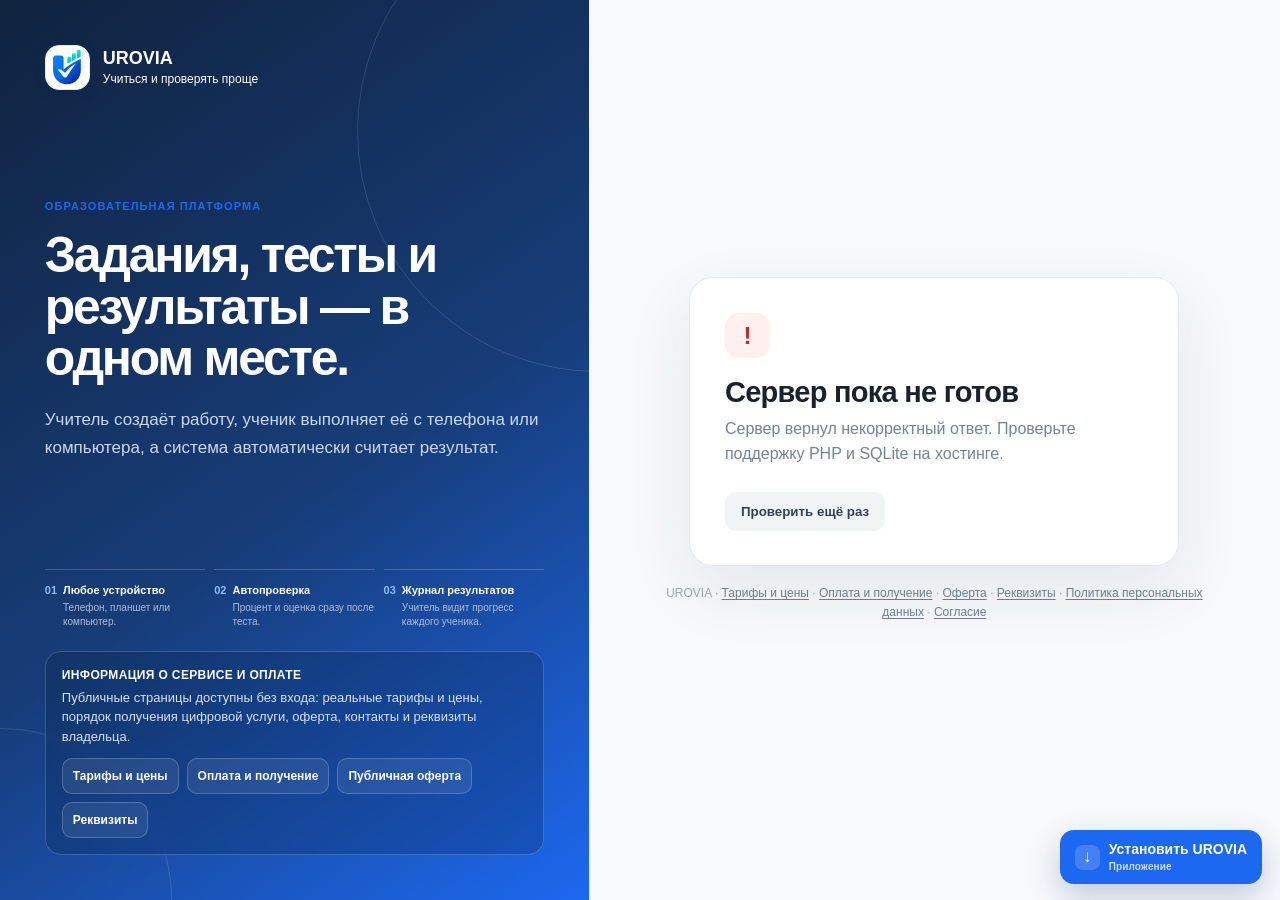
==== commit 312e2f49: "Apply new UROVIA vector brand across web and PAPER" ====
--- a/login.html
+++ b/login.html
@@ -7,13 +7,13 @@
   <meta name="urovia-release" content="dev">
   <title>UROVIA - Обучение проще</title>
   <link rel="icon" id="siteFavicon" type="image/png" sizes="128x128" href="favicon.png?v=3">
-  <link rel="manifest" href="manifest.webmanifest?v=47">
+  <link rel="manifest" href="manifest.webmanifest?v=48">
   <link rel="apple-touch-icon" sizes="180x180" href="icons/icon-180.png">
   <meta name="apple-mobile-web-app-capable" content="yes">
   <meta name="mobile-web-app-capable" content="yes">
   <meta name="apple-mobile-web-app-status-bar-style" content="default">
   <meta name="apple-mobile-web-app-title" content="UROVIA">
-  <link rel="stylesheet" href="login.css?v=48">
+  <link rel="stylesheet" href="login.css?v=49">
   <link rel="stylesheet" href="pwa.css?v=52">
 </head>
 <body>
--- a/login.css
+++ b/login.css
@@ -375,3 +375,8 @@
   .public-commerce-links{display:grid;grid-template-columns:1fr 1fr}
   .public-commerce-links a{justify-content:center;text-align:center}
 }
+
+/* UROVIA brand identity: keep the emblem consistent across school palettes. */
+.brand-mark{background:#fff url('./icons/urovia-mark.svg?v=1') center/88% no-repeat!important;color:transparent!important;font-size:0!important;flex-shrink:0;overflow:hidden;border:1px solid #dbe6f5;box-shadow:0 4px 14px #10285914}
+
+.auth-info .brand-mark{color:transparent!important;background-color:#fff!important}
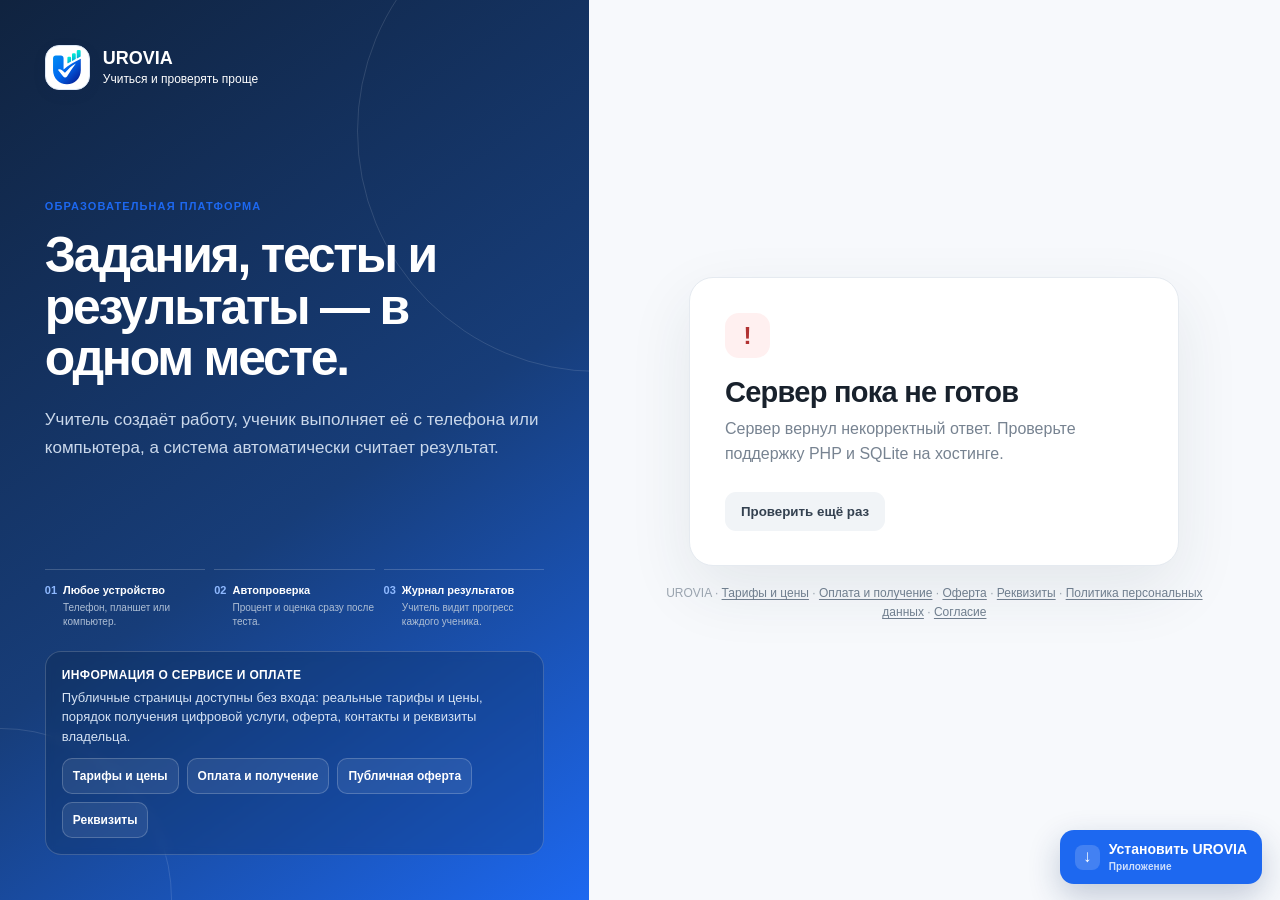
==== commit 89660dc0: "Add public connection request form and platform administrator inbox" ====
--- a/login.html
+++ b/login.html
@@ -6,14 +6,14 @@
   <meta name="theme-color" id="themeColorMeta" content="#1d68f0">
   <meta name="urovia-release" content="dev">
   <title>UROVIA - Обучение проще</title>
-  <link rel="icon" id="siteFavicon" type="image/png" sizes="128x128" href="favicon.png?v=3">
+  <link rel="icon" id="siteFavicon" type="image/png" sizes="128x128" href="favicon.png?v=4">
   <link rel="manifest" href="manifest.webmanifest?v=48">
-  <link rel="apple-touch-icon" sizes="180x180" href="icons/icon-180.png">
+  <link rel="apple-touch-icon" sizes="180x180" href="icons/icon-180.png?v=4">
   <meta name="apple-mobile-web-app-capable" content="yes">
   <meta name="mobile-web-app-capable" content="yes">
   <meta name="apple-mobile-web-app-status-bar-style" content="default">
   <meta name="apple-mobile-web-app-title" content="UROVIA">
-  <link rel="stylesheet" href="login.css?v=49">
+  <link rel="stylesheet" href="login.css?v=50">
   <link rel="stylesheet" href="pwa.css?v=52">
 </head>
 <body>
@@ -80,6 +80,31 @@
             <button class="auth-text-btn" id="forgotPasswordBtn" type="button">Забыли пароль?</button>
             <div class="legal-note">Продолжая вход, вы подтверждаете, что ознакомились с <a href="privacy-policy.html" target="_blank" rel="noopener">Политикой обработки персональных данных</a>.</div>
           </form>
+          <div class="connect-cta"><b>Впервые в UROVIA?</b><p>Подключите себя или свою школу к платформе.</p><button class="secondary-btn" id="openConnectBtn" type="button">Подключиться к UROVIA</button></div>
+        </div>
+
+        <div id="connectState" class="state-block hidden">
+          <span class="eyebrow">Новым пользователям</span>
+          <h2>Подключиться к UROVIA</h2>
+          <p class="subtitle">Оставьте заявку для себя или своей школы. Администратор рассмотрит её и поможет с подключением.</p>
+          <form id="connectForm">
+            <label>Кого подключаем?
+              <select name="kind" required><option value="teacher">Я учитель</option><option value="school">Образовательная организация</option></select>
+            </label>
+            <label>Ваше ФИО<input name="full_name" autocomplete="name" maxlength="150" required></label>
+            <label>Название школы или организации<input name="school_name" autocomplete="organization" maxlength="200" placeholder="Например, МКОУ СОШ № 1" required></label>
+            <label>Регион, город или село<input name="locality" maxlength="160" required></label>
+            <label>Email для связи<input name="email" type="email" autocomplete="email" maxlength="254" required></label>
+            <label>Телефон (необязательно)<input name="phone" type="tel" autocomplete="tel" maxlength="40"></label>
+            <label>Комментарий (необязательно)<textarea name="message" rows="3" maxlength="1000" placeholder="Какие возможности вас интересуют?"></textarea></label>
+            <div class="hidden" aria-hidden="true"><input name="website" tabindex="-1" autocomplete="off"></div>
+            <small class="legal-note">Не указывайте сведения об учениках, пароли и документы.</small>
+            <label class="privacy-checkbox"><input type="checkbox" name="consent" required><span>Даю отдельное <a href="personal-data-consent.html" target="_blank" rel="noopener">согласие на обработку персональных данных</a> для рассмотрения заявки и связи со мной. <a href="privacy-policy.html" target="_blank" rel="noopener">Политика</a>.</span></label>
+            <div id="connectError" class="form-error hidden" role="alert"></div>
+            <button class="primary-btn" type="submit">Отправить заявку</button>
+            <button class="secondary-btn" id="backFromConnect" type="button">← Вернуться ко входу</button>
+          </form>
+          <div id="connectSuccess" class="auth-success hidden" role="status"><strong>Заявка принята!</strong><p>Администратор рассмотрит обращение и свяжется с вами по указанным контактам.</p><button class="secondary-btn" id="connectDone" type="button">Вернуться ко входу</button></div>
         </div>
 
         <div id="forgotPasswordState" class="state-block hidden">
@@ -200,7 +225,7 @@
       <footer>UROVIA · <a href="pricing.php">Тарифы и цены</a> · <a href="payment-info.php">Оплата и получение</a> · <a href="offer.php">Оферта</a> · <a href="requisites.php">Реквизиты</a> · <a href="privacy-policy.html">Политика персональных данных</a> · <a href="personal-data-consent.html">Согласие</a></footer>
     </section>
   </main>
-  <script src="login.js?v=55"></script>
-  <script src="pwa.js?v=55"></script>
+  <script src="login.js?v=57"></script>
+  <script src="pwa.js?v=56"></script>
 </body>
 </html>
--- a/login.css
+++ b/login.css
@@ -380,3 +380,6 @@
 .brand-mark{background:#fff url('./icons/urovia-mark.svg?v=1') center/88% no-repeat!important;color:transparent!important;font-size:0!important;flex-shrink:0;overflow:hidden;border:1px solid #dbe6f5;box-shadow:0 4px 14px #10285914}
 
 .auth-info .brand-mark{color:transparent!important;background-color:#fff!important}
+
+/* Connection request */
+.connect-cta{margin-top:22px;padding:17px;border:1px solid #dbe7fc;border-radius:14px;background:#f5f8ff;text-align:center}.connect-cta b{font-size:15px}.connect-cta p{font-size:13px;color:#63758b;margin:7px 0 12px}.connect-cta button{width:100%;background:#fff;color:var(--brand,#1d68f0);border:1px solid #b9d0fc}.connect-cta button:hover{background:#edf4ff}#connectForm select,#connectForm textarea{font:inherit;color:inherit;width:100%;min-width:0;border:1px solid #dce3ea;background:#fff;border-radius:11px;padding:12px 13px}#connectForm textarea{resize:vertical;min-height:76px}#connectSuccess p{line-height:1.5}#connectSuccess button{width:100%;margin-top:12px}
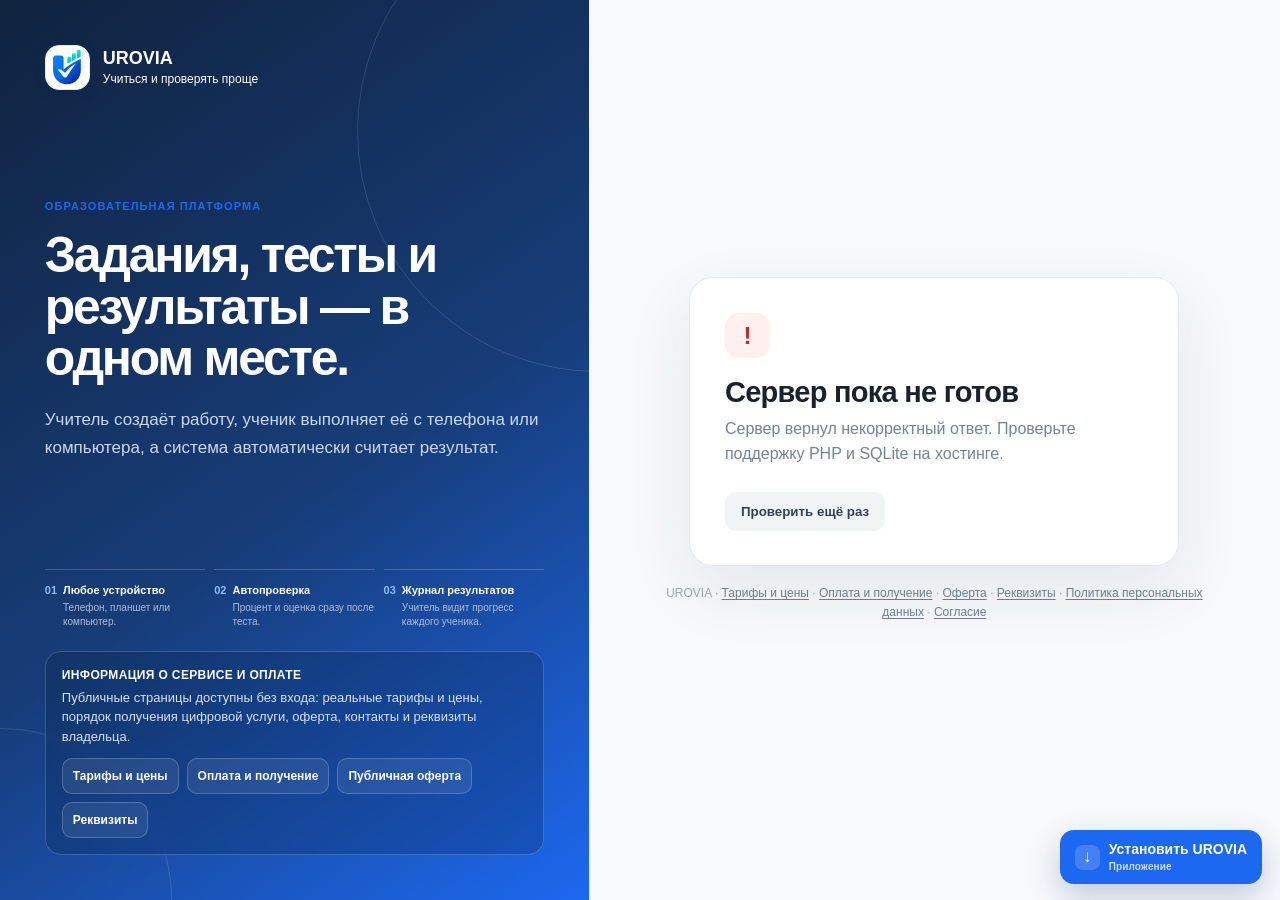
==== commit 543621c7: "Support independent teachers and exercise connection requests on MySQL" ====
--- a/login.html
+++ b/login.html
@@ -92,7 +92,7 @@
               <select name="kind" required><option value="teacher">Я учитель</option><option value="school">Образовательная организация</option></select>
             </label>
             <label>Ваше ФИО<input name="full_name" autocomplete="name" maxlength="150" required></label>
-            <label>Название школы или организации<input name="school_name" autocomplete="organization" maxlength="200" placeholder="Например, МКОУ СОШ № 1" required></label>
+            <label>Школа или организация <small>Обязательно для заявки от школы. Самостоятельный преподаватель может оставить поле пустым.</small><input name="school_name" autocomplete="organization" maxlength="200" placeholder="Например, МКОУ СОШ № 1"></label>
             <label>Регион, город или село<input name="locality" maxlength="160" required></label>
             <label>Email для связи<input name="email" type="email" autocomplete="email" maxlength="254" required></label>
             <label>Телефон (необязательно)<input name="phone" type="tel" autocomplete="tel" maxlength="40"></label>
@@ -225,7 +225,7 @@
       <footer>UROVIA · <a href="pricing.php">Тарифы и цены</a> · <a href="payment-info.php">Оплата и получение</a> · <a href="offer.php">Оферта</a> · <a href="requisites.php">Реквизиты</a> · <a href="privacy-policy.html">Политика персональных данных</a> · <a href="personal-data-consent.html">Согласие</a></footer>
     </section>
   </main>
-  <script src="login.js?v=57"></script>
+  <script src="login.js?v=58"></script>
   <script src="pwa.js?v=56"></script>
 </body>
 </html>
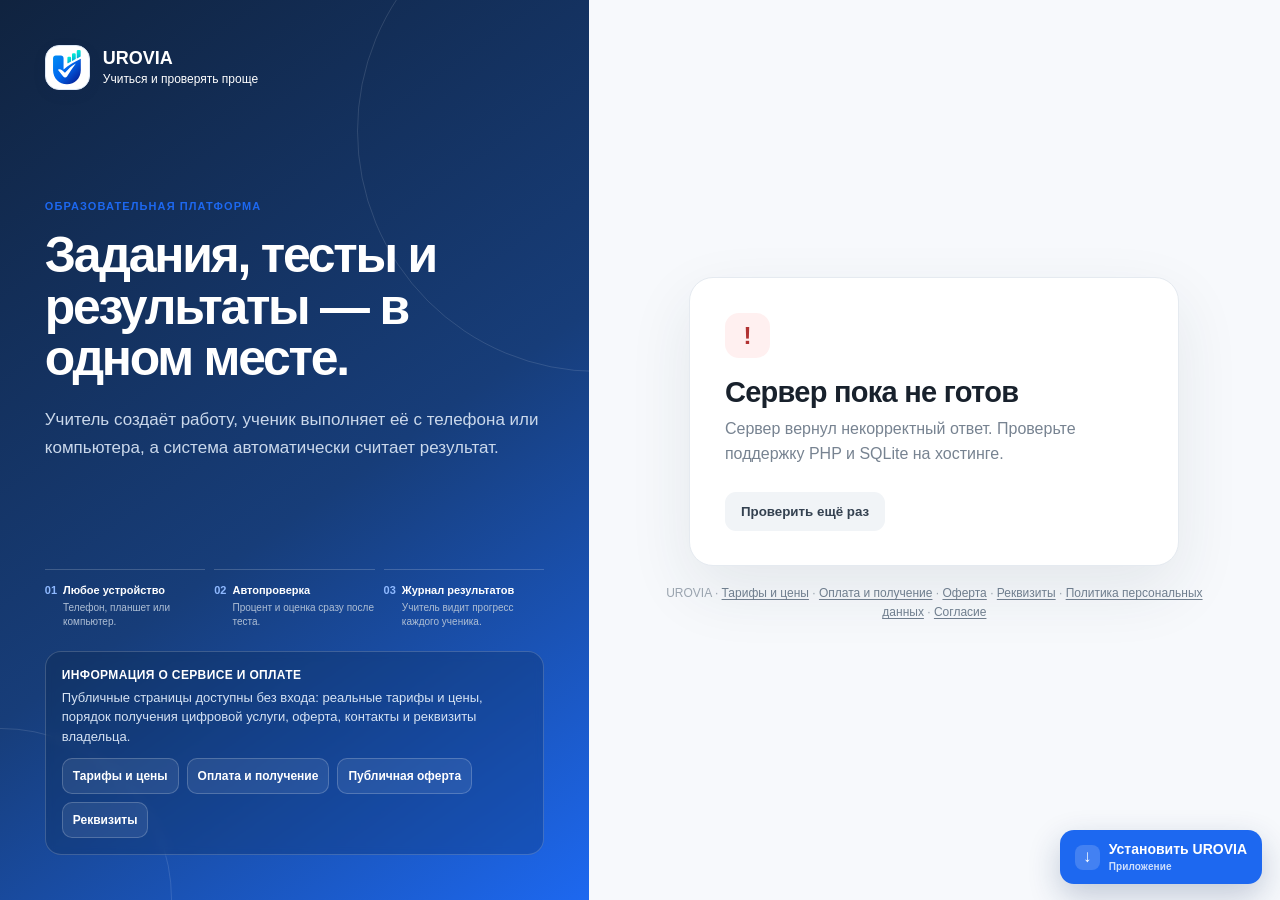
==== commit ad4f16e4: "Polish public onboarding and compact expandable administrator inbox" ====
--- a/login.html
+++ b/login.html
@@ -13,7 +13,7 @@
   <meta name="mobile-web-app-capable" content="yes">
   <meta name="apple-mobile-web-app-status-bar-style" content="default">
   <meta name="apple-mobile-web-app-title" content="UROVIA">
-  <link rel="stylesheet" href="login.css?v=50">
+  <link rel="stylesheet" href="login.css?v=51">
   <link rel="stylesheet" href="pwa.css?v=52">
 </head>
 <body>
@@ -80,29 +80,24 @@
             <button class="auth-text-btn" id="forgotPasswordBtn" type="button">Забыли пароль?</button>
             <div class="legal-note">Продолжая вход, вы подтверждаете, что ознакомились с <a href="privacy-policy.html" target="_blank" rel="noopener">Политикой обработки персональных данных</a>.</div>
           </form>
-          <div class="connect-cta"><b>Впервые в UROVIA?</b><p>Подключите себя или свою школу к платформе.</p><button class="secondary-btn" id="openConnectBtn" type="button">Подключиться к UROVIA</button></div>
+          <div class="connect-cta"><div class="connect-cta-title"><span class="connect-cta-icon" aria-hidden="true"><svg viewBox="0 0 24 24" fill="none" stroke="currentColor" stroke-width="1.8"><path d="m3 9 9-5 9 5-9 5-9-5Zm4 3v5c3 3 7 3 10 0v-5M21 9v7" stroke-linecap="round" stroke-linejoin="round"/></svg></span><div><b>Впервые в UROVIA?</b><p>Для учителей и образовательных организаций</p></div></div><button class="connect-main-btn" id="openConnectBtn" type="button">Подключиться к UROVIA <span aria-hidden="true">→</span></button></div>
         </div>
 
         <div id="connectState" class="state-block hidden">
-          <span class="eyebrow">Новым пользователям</span>
-          <h2>Подключиться к UROVIA</h2>
-          <p class="subtitle">Оставьте заявку для себя или своей школы. Администратор рассмотрит её и поможет с подключением.</p>
+          <div class="connect-intro"><span class="connect-cta-icon" aria-hidden="true"><svg viewBox="0 0 24 24" fill="none" stroke="currentColor" stroke-width="1.8"><path d="m3 9 9-5 9 5-9 5-9-5Zm4 3v5c3 3 7 3 10 0v-5M21 9v7" stroke-linecap="round" stroke-linejoin="round"/></svg></span><span class="eyebrow">Заявка на подключение</span><h2>Начните работу с UROVIA</h2><p class="subtitle">Оставьте контакты — поможем подключить вас или вашу школу.</p></div>
           <form id="connectForm">
-            <label>Кого подключаем?
-              <select name="kind" required><option value="teacher">Я учитель</option><option value="school">Образовательная организация</option></select>
-            </label>
-            <label>Ваше ФИО<input name="full_name" autocomplete="name" maxlength="150" required></label>
+            <fieldset class="connect-kind"><legend>Кого подключаем?</legend><label><input type="radio" name="kind" value="teacher" checked required><span><b>Учитель</b><small>Личный кабинет</small></span></label><label><input type="radio" name="kind" value="school" required><span><b>Школа</b><small>Для организации</small></span></label></fieldset>
+            <div class="connect-section-label">Контактные данные</div><label>Ваше ФИО <input name="full_name" autocomplete="name" maxlength="150" placeholder="Фамилия Имя Отчество" required></label>
             <label>Школа или организация <small>Обязательно для заявки от школы. Самостоятельный преподаватель может оставить поле пустым.</small><input name="school_name" autocomplete="organization" maxlength="200" placeholder="Например, МКОУ СОШ № 1"></label>
-            <label>Регион, город или село<input name="locality" maxlength="160" required></label>
-            <label>Email для связи<input name="email" type="email" autocomplete="email" maxlength="254" required></label>
-            <label>Телефон (необязательно)<input name="phone" type="tel" autocomplete="tel" maxlength="40"></label>
+            <label>Регион, город или село<input name="locality" maxlength="160" placeholder="Например, Махачкала" required></label>
+            <div class="form-row connect-contacts"><label>Email для связи<input name="email" type="email" autocomplete="email" maxlength="254" placeholder="name@mail.ru" required></label><label>Телефон <small>Необязательно</small><input name="phone" type="tel" autocomplete="tel" maxlength="40" placeholder="+7 (___) ___-__-__"></label></div>
             <label>Комментарий (необязательно)<textarea name="message" rows="3" maxlength="1000" placeholder="Какие возможности вас интересуют?"></textarea></label>
             <div class="hidden" aria-hidden="true"><input name="website" tabindex="-1" autocomplete="off"></div>
             <small class="legal-note">Не указывайте сведения об учениках, пароли и документы.</small>
             <label class="privacy-checkbox"><input type="checkbox" name="consent" required><span>Даю отдельное <a href="personal-data-consent.html" target="_blank" rel="noopener">согласие на обработку персональных данных</a> для рассмотрения заявки и связи со мной. <a href="privacy-policy.html" target="_blank" rel="noopener">Политика</a>.</span></label>
             <div id="connectError" class="form-error hidden" role="alert"></div>
-            <button class="primary-btn" type="submit">Отправить заявку</button>
-            <button class="secondary-btn" id="backFromConnect" type="button">← Вернуться ко входу</button>
+            <button class="connect-main-btn" type="submit">Отправить заявку <span aria-hidden="true">→</span></button>
+            <button class="auth-text-btn" id="backFromConnect" type="button">← Вернуться ко входу</button>
           </form>
           <div id="connectSuccess" class="auth-success hidden" role="status"><strong>Заявка принята!</strong><p>Администратор рассмотрит обращение и свяжется с вами по указанным контактам.</p><button class="secondary-btn" id="connectDone" type="button">Вернуться ко входу</button></div>
         </div>
@@ -225,7 +220,7 @@
       <footer>UROVIA · <a href="pricing.php">Тарифы и цены</a> · <a href="payment-info.php">Оплата и получение</a> · <a href="offer.php">Оферта</a> · <a href="requisites.php">Реквизиты</a> · <a href="privacy-policy.html">Политика персональных данных</a> · <a href="personal-data-consent.html">Согласие</a></footer>
     </section>
   </main>
-  <script src="login.js?v=58"></script>
+  <script src="login.js?v=59"></script>
   <script src="pwa.js?v=56"></script>
 </body>
 </html>
--- a/login.css
+++ b/login.css
@@ -383,3 +383,6 @@
 
 /* Connection request */
 .connect-cta{margin-top:22px;padding:17px;border:1px solid #dbe7fc;border-radius:14px;background:#f5f8ff;text-align:center}.connect-cta b{font-size:15px}.connect-cta p{font-size:13px;color:#63758b;margin:7px 0 12px}.connect-cta button{width:100%;background:#fff;color:var(--brand,#1d68f0);border:1px solid #b9d0fc}.connect-cta button:hover{background:#edf4ff}#connectForm select,#connectForm textarea{font:inherit;color:inherit;width:100%;min-width:0;border:1px solid #dce3ea;background:#fff;border-radius:11px;padding:12px 13px}#connectForm textarea{resize:vertical;min-height:76px}#connectSuccess p{line-height:1.5}#connectSuccess button{width:100%;margin-top:12px}
+
+/* UROVIA connection experience */
+.connect-cta{position:relative;margin-top:20px;padding:17px;border:1px solid #d7e6ff;background:linear-gradient(135deg,#f7faff,#eaf2ff);text-align:left;border-radius:16px}.connect-cta-title{display:flex;align-items:center;gap:12px;margin-bottom:14px}.connect-cta-title p{margin:4px 0 0;line-height:1.35;font-size:12px}.connect-cta-title b{font-size:16px;color:#102d5c}.connect-cta-icon{display:grid;place-items:center;flex:none;width:42px;height:42px;border-radius:13px;background:#e1ecff;color:#1d68f0}.connect-cta-icon svg{width:26px;height:26px}.connect-main-btn,.connect-cta .connect-main-btn{width:100%;display:flex;justify-content:center;align-items:center;gap:12px;min-height:48px;padding:12px 16px;border:0;border-radius:12px;color:#fff;background:linear-gradient(110deg,#185bd7,#1d68f0);box-shadow:0 6px 18px #1d68f02e;font:inherit;font-size:14px;font-weight:800;cursor:pointer}.connect-main-btn:hover,.connect-cta .connect-main-btn:hover{background:#1556c7}.connect-main-btn:disabled{opacity:.6;cursor:wait}.connect-main-btn span{font-size:20px}.auth-card.connect-open{width:min(610px,100%);padding:30px}.connect-intro .eyebrow{display:block;margin-top:12px;color:#1d68f0}.connect-intro h2{font-size:28px;line-height:1.12;margin:7px 0 9px;color:#142c50}.connect-intro .subtitle{font-size:14px;margin-bottom:18px}.connect-kind{border:0;margin:0;padding:0;display:grid;grid-template-columns:1fr 1fr;gap:9px}.connect-kind legend{font-size:13px;font-weight:700;color:#47525e;margin-bottom:8px}.connect-kind label{position:relative;display:flex;flex-direction:row;align-items:center;gap:9px;padding:12px;border:1px solid #dce5f0;border-radius:12px;cursor:pointer;background:#fafcff}.connect-kind input{width:17px;height:17px;accent-color:#1d68f0;flex:none;margin:0;padding:0}.connect-kind label:has(input:checked){border-color:#1d68f0;background:#edf4ff}.connect-kind label span{display:grid;gap:3px}.connect-kind small{font-size:11px}.connect-section-label{font-size:11px;font-weight:800;letter-spacing:.07em;text-transform:uppercase;color:#8293a9;border-top:1px solid #e8eef5;padding-top:13px}.connect-contacts{align-items:end}.connect-contacts label small{display:none}#connectForm{gap:12px}#connectForm input:not([type=radio]):not([type=checkbox]),#connectForm textarea{font-size:14px}#connectForm .privacy-checkbox{background:#f5f8fc;padding:11px;border-radius:10px}#connectForm .privacy-checkbox input{width:17px;height:17px;flex:none;accent-color:#1d68f0}#connectForm .legal-note{line-height:1.45;margin:0}.connect-main-btn:focus-visible,.connect-kind label:focus-within{outline:3px solid #8bb5ff;outline-offset:2px}@media(max-width:500px){.auth-card.connect-open{padding:22px 17px}.connect-intro h2{font-size:25px}.connect-kind label{padding:10px 8px}.connect-kind small{font-size:10px}.connect-contacts{grid-template-columns:1fr}.connect-contacts label small{display:inline}}
